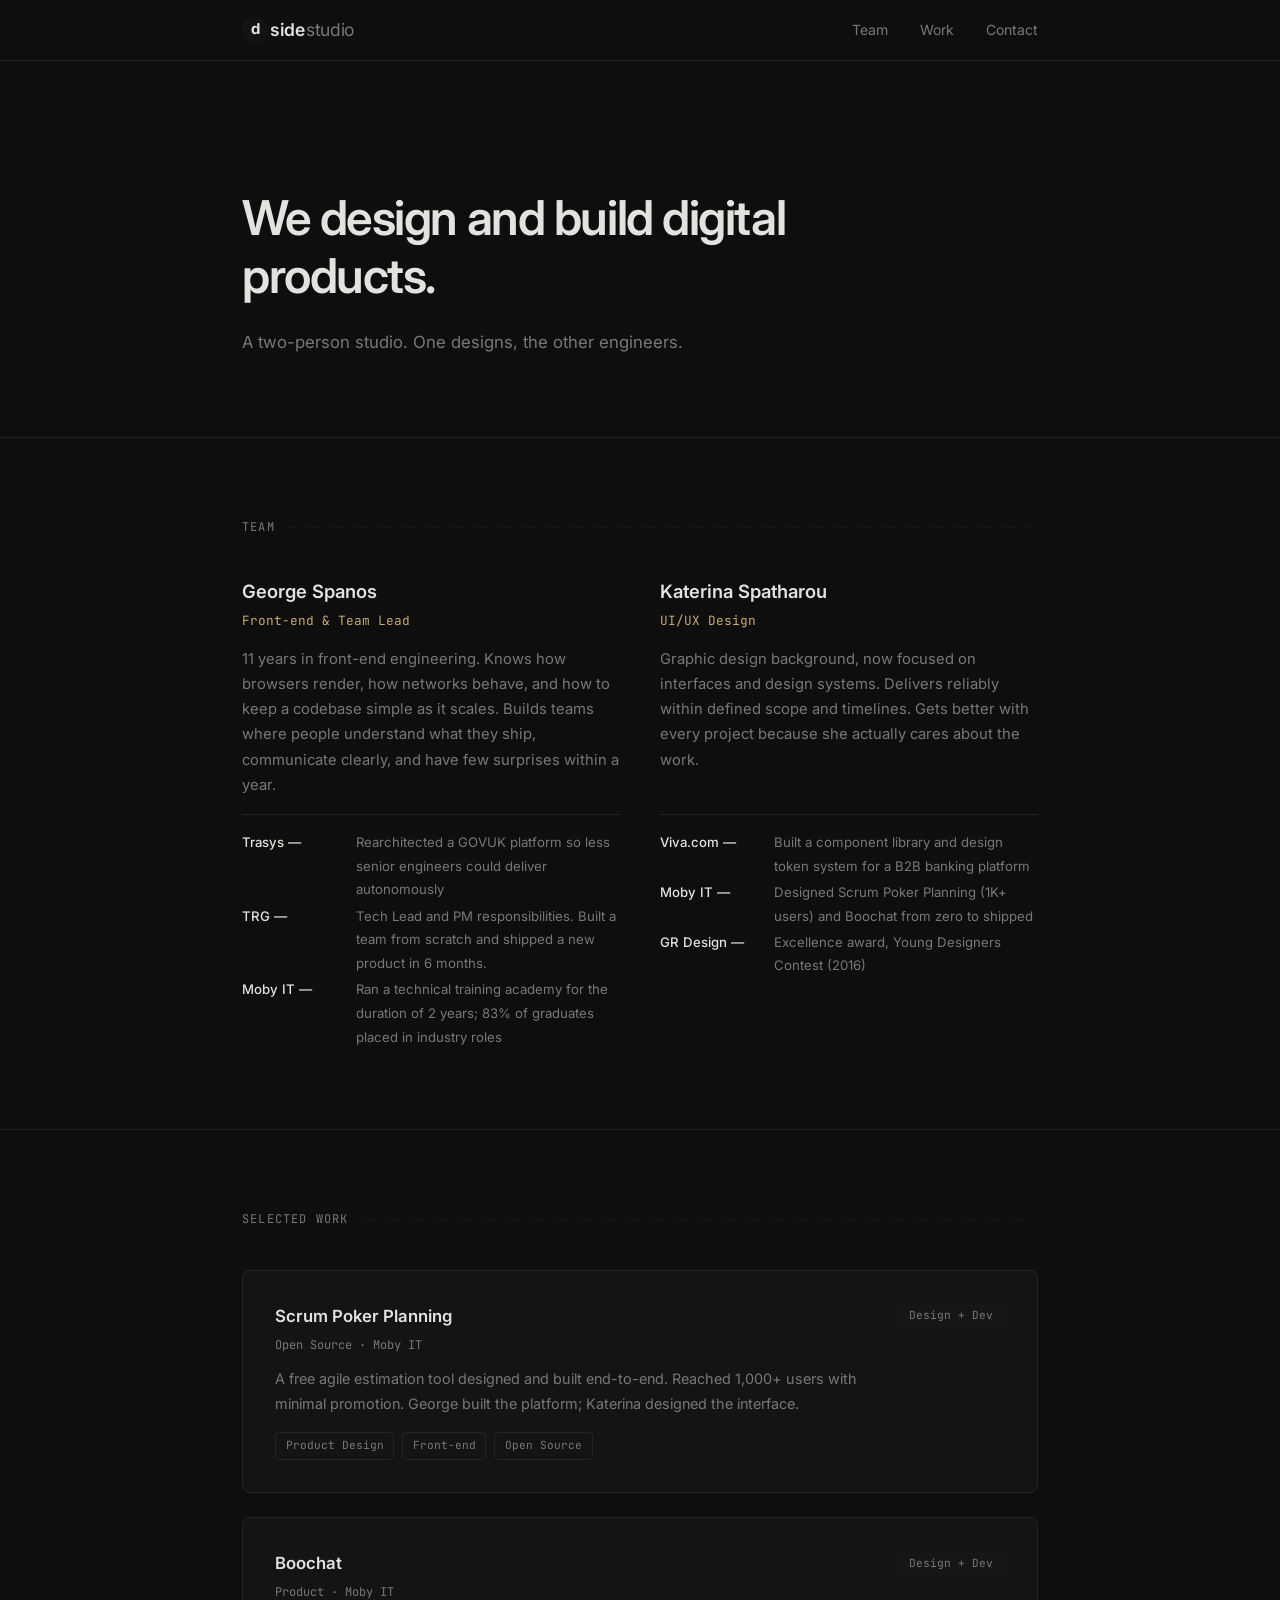
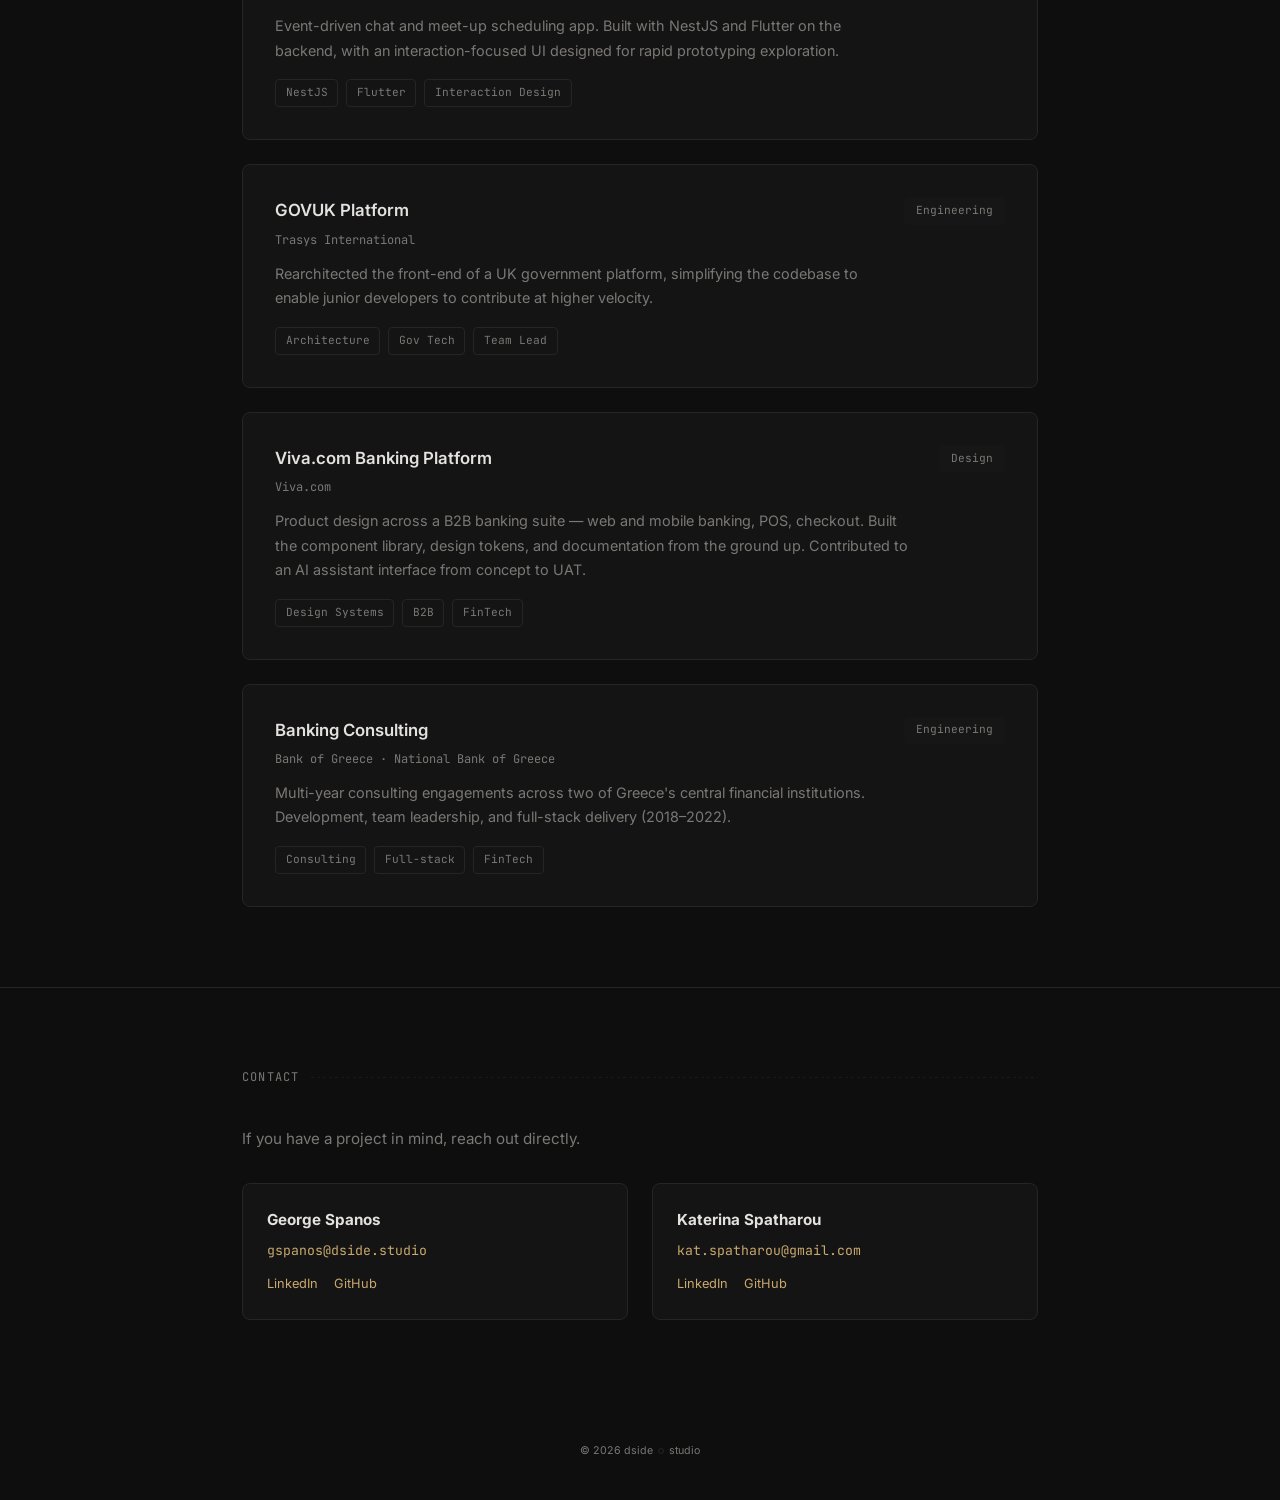
==== site/index.html @ 2490a5fa "add README.md and style.css for dside studio website" ====
<!DOCTYPE html>
<html lang="en">
<head>
  <meta charset="UTF-8">
  <meta name="viewport" content="width=device-width, initial-scale=1.0">
  <title>dside studio</title>
  <link rel="preconnect" href="https://fonts.googleapis.com">
  <link rel="preconnect" href="https://fonts.gstatic.com" crossorigin>
  <link href="https://fonts.googleapis.com/css2?family=Inter:wght@400;500;600;700&family=JetBrains+Mono:wght@400;500&display=swap" rel="stylesheet">
  <link rel="stylesheet" href="style.css">
</head>
<body>

  <header>
    <nav>
      <div class="container">
        <a href="#hero" aria-label="dside studio home"><span class="vinyl-d"><b>d</b></span>side <span class="muted">studio</span></a>
        <ul>
          <li><a href="#team">Team</a></li>
          <li><a href="#work">Work</a></li>
          <li><a href="#contact">Contact</a></li>
        </ul>
      </div>
    </nav>
  </header>

  <main>

    <section id="hero">
      <div class="container">
        <h1>We design and build digital products.</h1>
        <p>A two-person studio. One designs, the other engineers.</p>
      </div>
    </section>

    <section id="team">
      <div class="container">
        <h2>Team</h2>
        <div class="team-grid">

          <article>
            <header>
              <h3>George Spanos</h3>
              <p>Front-end &amp; Team Lead</p>
            </header>
            <p>11 years in front-end engineering. Knows how browsers render, how networks behave, and how to keep a codebase simple as it scales. Builds teams where people understand what they ship, communicate clearly, and have few surprises within a year.</p>
            <dl>
              <dt>Trasys</dt>
              <dd>Rearchitected a GOVUK platform so less senior engineers could deliver autonomously</dd>
              <dt>TRG</dt>
              <dd>Tech Lead and PM responsibilities. Built a team from scratch and shipped a new product in 6 months.</dd>
              <dt>Moby IT</dt>
              <dd>Ran a technical training academy for the duration of 2 years; 83% of graduates placed in industry roles</dd>
            </dl>
          </article>

          <article>
            <header>
              <h3>Katerina Spatharou</h3>
              <p>UI/UX Design</p>
            </header>
            <p>Graphic design background, now focused on interfaces and design systems. Delivers reliably within defined scope and timelines. Gets better with every project because she actually cares about the work.</p>
            <dl>
              <dt>Viva.com</dt>
              <dd>Built a component library and design token system for a B2B banking platform</dd>
              <dt>Moby IT</dt>
              <dd>Designed Scrum Poker Planning (1K+ users) and Boochat from zero to shipped</dd>
              <dt>GR Design</dt>
              <dd>Excellence award, Young Designers Contest (2016)</dd>
            </dl>
          </article>

        </div>
      </div>
    </section>

    <section id="work">
      <div class="container">
        <h2>Selected Work</h2>
        <ul>

          <li>
            <article>
              <h3>Scrum Poker Planning</h3>
              <time>Open Source &middot; Moby IT</time>
              <p>A free agile estimation tool designed and built end-to-end. Reached 1,000+ users with minimal promotion. George built the platform; Katerina designed the interface.</p>
              <ul class="tags">
                <li>Product Design</li>
                <li>Front-end</li>
                <li>Open Source</li>
              </ul>
            </article>
            <mark>Design + Dev</mark>
          </li>

          <li>
            <article>
              <h3>Boochat</h3>
              <time>Product &middot; Moby IT</time>
              <p>Event-driven chat and meet-up scheduling app. Built with NestJS and Flutter on the backend, with an interaction-focused UI designed for rapid prototyping exploration.</p>
              <ul class="tags">
                <li>NestJS</li>
                <li>Flutter</li>
                <li>Interaction Design</li>
              </ul>
            </article>
            <mark>Design + Dev</mark>
          </li>

          <li>
            <article>
              <h3>GOVUK Platform</h3>
              <time>Trasys International</time>
              <p>Rearchitected the front-end of a UK government platform, simplifying the codebase to enable junior developers to contribute at higher velocity.</p>
              <ul class="tags">
                <li>Architecture</li>
                <li>Gov Tech</li>
                <li>Team Lead</li>
              </ul>
            </article>
            <mark>Engineering</mark>
          </li>

          <li>
            <article>
              <h3>Viva.com Banking Platform</h3>
              <time>Viva.com</time>
              <p>Product design across a B2B banking suite &mdash; web and mobile banking, POS, checkout. Built the component library, design tokens, and documentation from the ground up. Contributed to an AI assistant interface from concept to UAT.</p>
              <ul class="tags">
                <li>Design Systems</li>
                <li>B2B</li>
                <li>FinTech</li>
              </ul>
            </article>
            <mark>Design</mark>
          </li>

          <li>
            <article>
              <h3>Banking Consulting</h3>
              <time>Bank of Greece &middot; National Bank of Greece</time>
              <p>Multi-year consulting engagements across two of Greece's central financial institutions. Development, team leadership, and full-stack delivery (2018&ndash;2022).</p>
              <ul class="tags">
                <li>Consulting</li>
                <li>Full-stack</li>
                <li>FinTech</li>
              </ul>
            </article>
            <mark>Engineering</mark>
          </li>

        </ul>
      </div>
    </section>

    <section id="contact">
      <div class="container">
        <h2>Contact</h2>
        <p>If you have a project in mind, reach out directly.</p>
        <address>
          <article>
            <strong>George Spanos</strong>
            <a class="email" href="mailto:gspanos@dside.studio">gspanos@dside.studio</a>
            <nav>
              <a href="https://linkedin.com" target="_blank" rel="noopener">LinkedIn</a>
              <a href="https://github.com" target="_blank" rel="noopener">GitHub</a>
            </nav>
          </article>
          <article>
            <strong>Katerina Spatharou</strong>
            <a class="email" href="mailto:kat.spatharou@gmail.com">kat.spatharou@gmail.com</a>
            <nav>
              <a href="https://linkedin.com" target="_blank" rel="noopener">LinkedIn</a>
              <a href="https://github.com" target="_blank" rel="noopener">GitHub</a>
            </nav>
          </article>
        </address>
      </div>
    </section>

  </main>

  <footer>
    <div class="container">
      <small>&copy; 2026 dside <span class="vinyl-mark"></span> studio</s
---- site/style.css ----
/* --- Reset & Base --- */
*, *::before, *::after { margin: 0; padding: 0; box-sizing: border-box; }

:root {
  --bg: #0e0e0e;
  --bg-raised: #161616;
  --fg: #e4e2de;
  --muted: #7a7875;
  --accent: #c9a96e;
  --border: #252525;
  --card-bg: #141414;
  --font-body: 'Inter', -apple-system, BlinkMacSystemFont, 'Segoe UI', sans-serif;
  --font-mono: 'JetBrains Mono', 'SF Mono', 'Fira Code', monospace;
}

html { scroll-behavior: smooth; font-size: 16px; }

body {
  font-family: var(--font-body);
  background: var(--bg);
  color: var(--fg);
  line-height: 1.6;
  -webkit-font-smoothing: antialiased;
}

::selection { background: var(--accent); color: var(--bg); }

a { color: var(--accent); text-decoration: none; }
a:hover { text-decoration: underline; }

/* --- Layout --- */
.container {
  max-width: 860px;
  margin: 0 auto;
  padding: 0 2rem;
}

section {
  padding: 5rem 0;
  border-bottom: 1px solid var(--border);
}

section:last-of-type { border-bottom: none; }

/* --- Nav --- */
header nav {
  position: sticky;
  top: 0;
  z-index: 100;
  background: var(--bg);
  border-bottom: 1px solid var(--border);
  padding: 1rem 0;
}

header nav .container {
  display: flex;
  justify-content: space-between;
  align-items: center;
}

/* --- Logo with vinyl D --- */
header nav a[aria-label] {
  font-size: 1.1rem;
  font-weight: 600;
  letter-spacing: -0.02em;
  color: var(--fg);
  display: flex;
  align-items: center;
  gap: 0.1rem;
  text-decoration: none;
}

header nav a[aria-label]:hover { text-decoration: none; }

header nav a[aria-label] span.muted { color: var(--muted); font-weight: 400; }

.vinyl-d {
  position: relative;
  display: inline-flex;
  align-items: center;
  justify-content: center;
  width: 1.5em;
  height: 1.5em;
}

.vinyl-d::before {
  content: '';
  position: absolute;
  width: 100%;
  height: 100%;
  border-radius: 50%;
  background:
    radial-gradient(circle, var(--bg) 12%, transparent 13%),
    radial-gradient(circle, var(--border) 28%, transparent 29%),
    radial-gradient(circle, transparent 42%, var(--border) 42.5%, transparent 43%),
    radial-gradient(circle, transparent 58%, var(--border) 58.5%, transparent 59%),
    radial-gradient(circle, transparent 74%, var(--border) 74.5%, transparent 75%),
    radial-gradient(circle, var(--bg-raised) 0%, var(--bg-raised) 100%);
  opacity: 0.7;
}

.vinyl-d b {
  position: relative;
  z-index: 1;
  font-weight: 700;
  font-size: 0.85em;
  color: var(--fg);
}

header nav ul {
  list-style: none;
  display: flex;
  gap: 2rem;
}

header nav ul a {
  color: var(--muted);
  font-size: 0.875rem;
  transition: color 0.2s;
}

header nav ul a:hover { color: var(--fg); text-decoration: none; }

/* --- Hero --- */
#hero {
  padding: 8rem 0 5rem;
}

#hero h1 {
  font-size: clamp(2rem, 4vw, 3rem);
  font-weight: 600;
  letter-spacing: -0.03em;
  line-height: 1.2;
  max-width: 640px;
}

#hero p {
  margin-top: 1.5rem;
  font-size: 1.05rem;
  color: var(--muted);
  max-width: 520px;
  line-height: 1.7;
}

/* --- Section headers --- */
section h2 {
  font-family: var(--font-mono);
  font-size: 0.75rem;
  font-weight: 400;
  text-transform: uppercase;
  letter-spacing: 0.1em;
  color: var(--muted);
  margin-bottom: 2.5rem;
  display: flex;
  align-items: center;
  gap: 0.75rem;
}

section h2::after {
  content: '';
  flex: 1;
  height: 1px;
  background: repeating-linear-gradient(
    to right,
    var(--border) 0px,
    var(--border) 3px,
    transparent 3px,
    transparent 6px
  );
  opacity: 0.5;
}

/* --- Team --- */
#team .team-grid {
  display: grid;
  grid-template-columns: 1fr 1fr;
  gap: 0 2.5rem;
  grid-template-rows: auto auto auto;
}

#team article {
  display: grid;
  grid-template-rows: subgrid;
  grid-row: span 3;
}

#team article header h3 {
  font-size: 1.15rem;
  font-weight: 600;
  margin-bottom: 0.25rem;
}

#team article header p {
  font-family: var(--font-mono);
  font-size: 0.8rem;
  color: var(--accent);
}

#team article > p {
  margin-top: 1rem;
  font-size: 0.925rem;
  color: var(--muted);
  line-height: 1.7;
  align-self: start;
}

#team article dl {
  margin-top: 1rem;
  padding-top: 1rem;
  border-top: 1px solid var(--border);
  font-size: 0.825rem;
  line-height: 1.8;
  display: grid;
  grid-template-columns: minmax(0, 8em) 1fr;
  gap: 0.15rem 0.5rem;
  align-self: start;
}

#team article dt {
  color: var(--fg);
  font-weight: 500;
}

#team article dt::after { content: ' \2014'; }

#team article dd {
  color: var(--muted);
}

/* --- Work --- */
#work ul {
  list-style: none;
  display: grid;
  gap: 1.5rem;
}

#work li {
  background: var(--card-bg);
  border: 1px solid var(--border);
  border-radius: 8px;
  padding: 2rem;
  display: grid;
  grid-template-columns: 1fr auto;
  align-items: start;
  gap: 1.5rem;
  transition: border-color 0.2s;
}

#work li:hover { border-color: var(--accent); }

#work li h3 {
  font-size: 1.05rem;
  font-weight: 600;
  margin-bottom: 0.4rem;
}

#work li time {
  font-family: var(--font-mono);
  font-size: 0.75rem;
  color: var(--muted);
  display: block;
  margin-bottom: 0.75rem;
}

#work li p {
  font-size: 0.9rem;
  color: var(--muted);
  line-height: 1.7;
}

#work li ul.tags {
  display: flex;
  flex-wrap: wrap;
  gap: 0.5rem;
  margin-top: 1rem;
}

#work li ul.tags li {
  font-family: var(--font-mono);
  font-size: 0.7rem;
  padding: 0.25rem 0.6rem;
  border: 1px solid var(--border);
  border-radius: 4px;
  color: var(--muted);
  background: transparent;
  display: inline;
}

#work li ul.tags li:hover { border-color: var(--border); }

#work li mark {
  font-family: var(--font-mono);
  font-size: 0.7rem;
  padding: 0.3rem 0.75rem;
  border-radius: 4px;
  background: var(--bg-raised);
  color: var(--muted);
  white-space: nowrap;
  align-self: start;
}

/* --- Contact --- */
#contact > .container > p {
  font-size: 0.95rem;
  color: var(--muted);
  margin-bottom: 2rem;
  max-width: 480px;
}

#contact address {
  display: grid;
  grid-template-columns: 1fr 1fr;
  gap: 1.5rem;
  font-style: normal;
}

#contact address article {
  padding: 1.5rem;
  border: 1px solid var(--border);
  border-radius: 8px;
  background: var(--card-bg);
}

#contact address article strong {
  display: block;
  font-size: 0.95rem;
  margin-bottom: 0.25rem;
}

#contact address article a.email {
  font-family: var(--font-mono);
  font-size: 0.825rem;
  color: var(--accent);
}

#contact address article nav {
  margin-top: 0.75rem;
  display: flex;
  gap: 1rem;
  font-size: 0.8rem;
}

/* --- Footer --- */
footer {
  padding: 2.5rem 0;
  text-align: center;
  font-size: 0.8rem;
  color: var(--muted);
}

footer .vinyl-mark {
  display: inline-block;
  width: 0.6em;
  height: 0.6em;
  border-radius: 50%;
  border: 1px solid var(--border);
  vertical-align: middle;
  margin: 0 0.15em;
  background: radial-gradient(circle, var(--bg) 30%, var(--border) 31%, var(--bg) 32%);
}

/* --- Responsive --- */
@media (max-width: 640px) {
  #team .team-grid,
  #contact address {
    grid-template-columns: 1fr;
  }

  #team .team-grid {
    grid-template-rows: auto;
  }

  #team article {
    grid-row: span 1;
    display: block;
    margin-bottom: 2.5rem;
  }

  #work li {
    grid-template-columns: 1fr;
  }

  #work li mark {
    justify-self: start;
    order: -1;
  }

  header nav ul { gap: 1.25rem; }

  section { padding: 3.5rem 0; }

  #hero { padding: 5rem 0 3.5rem; }
}
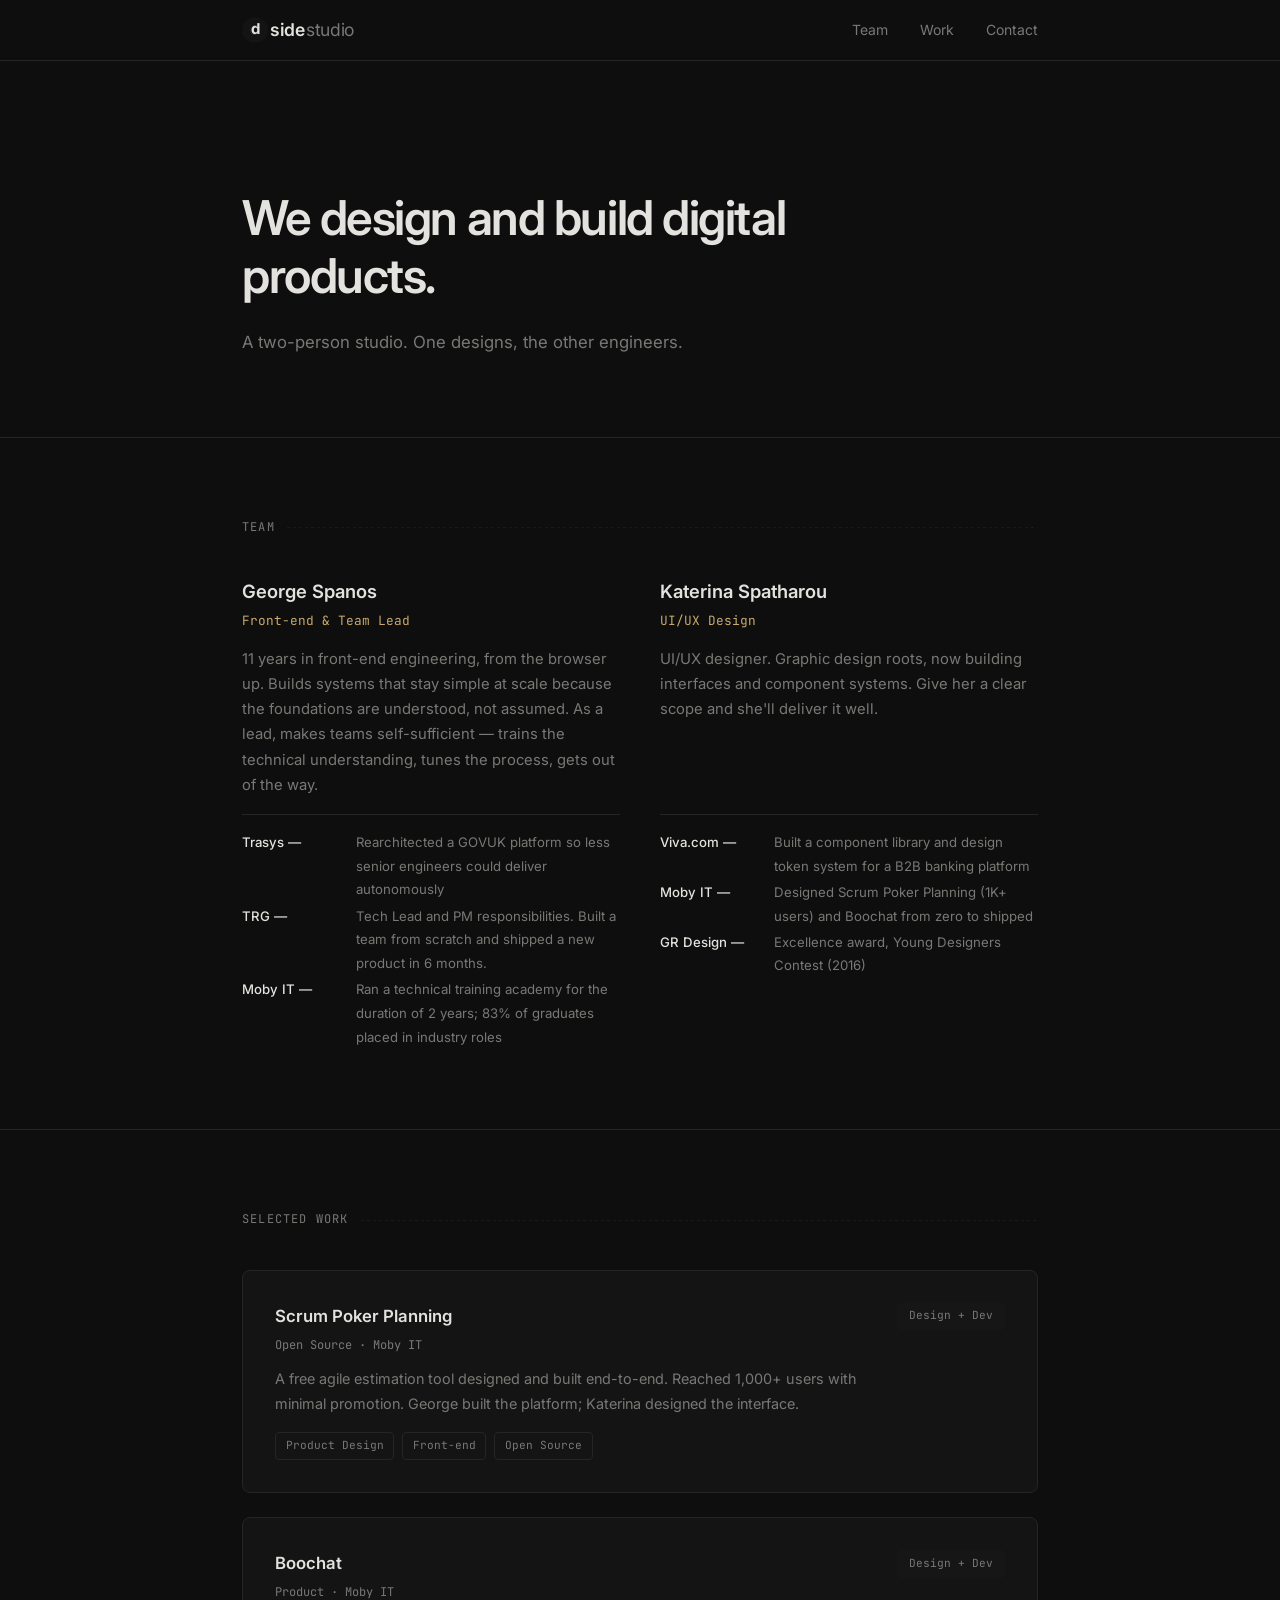
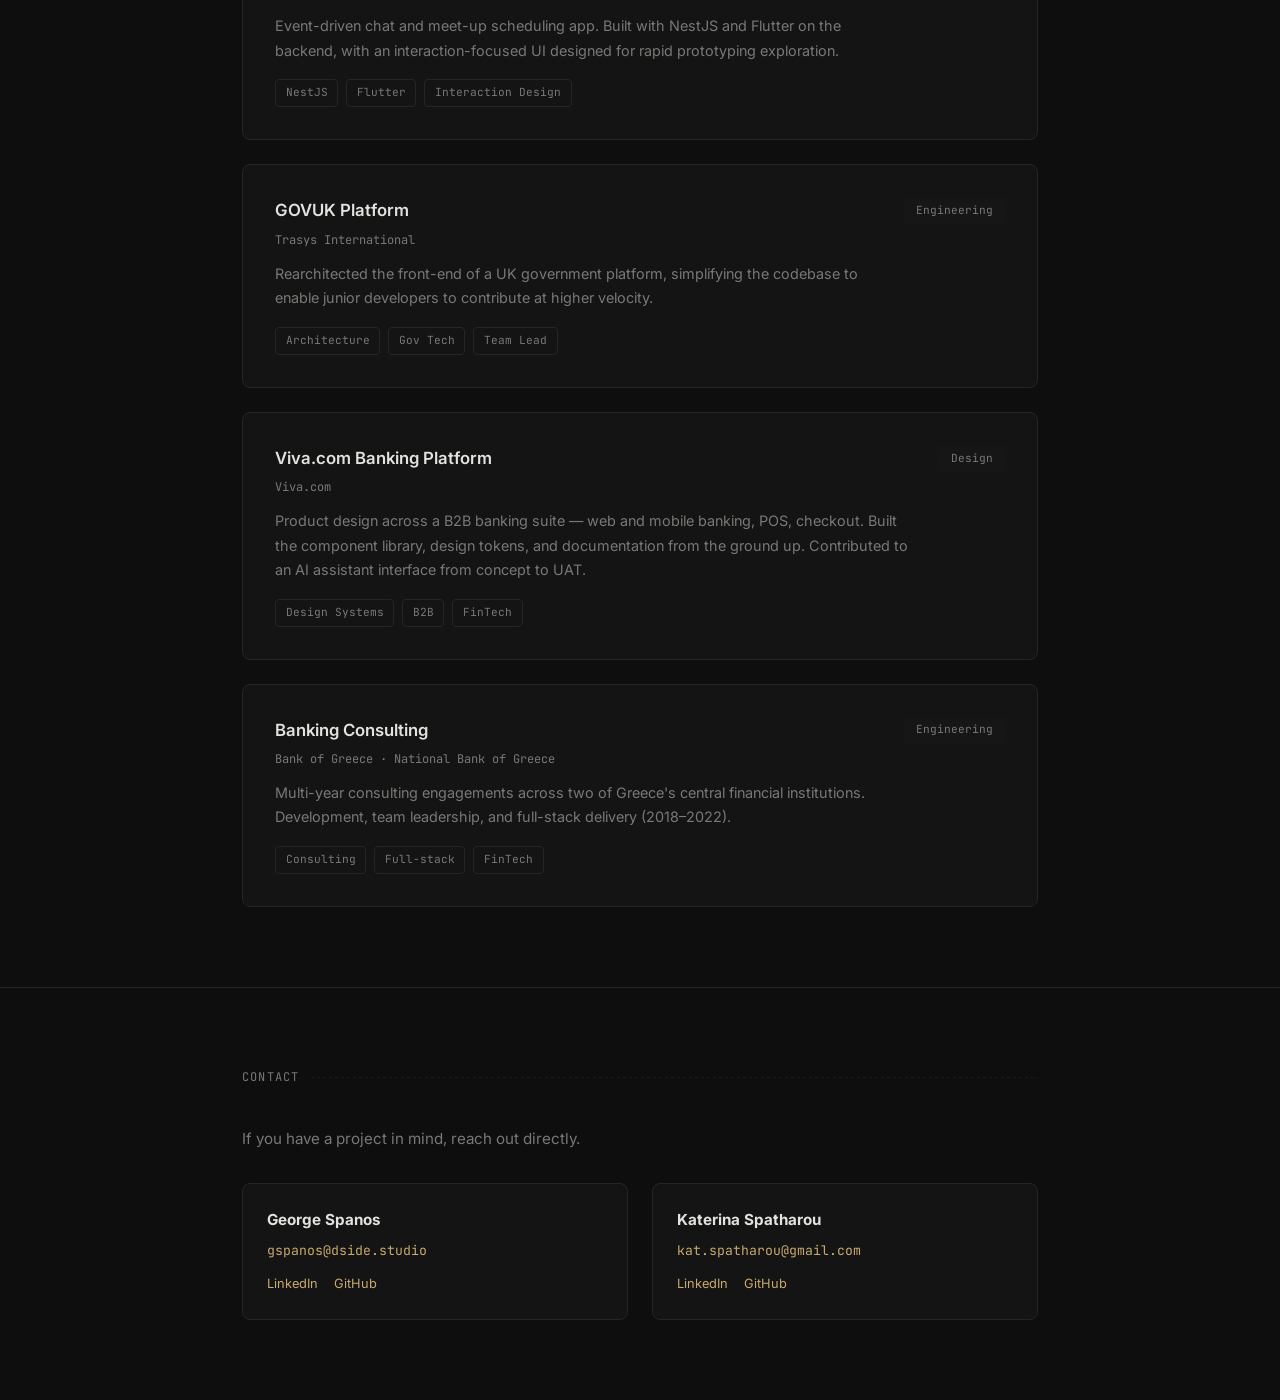
==== commit d9c89acd: "Remove README.md, index.html, and style.css; add .gitignore for team-cvs" ====
--- a/site/index.html
+++ b/site/index.html
@@ -43,7 +43,7 @@
               <h3>George Spanos</h3>
               <p>Front-end &amp; Team Lead</p>
             </header>
-            <p>11 years in front-end engineering. Knows how browsers render, how networks behave, and how to keep a codebase simple as it scales. Builds teams where people understand what they ship, communicate clearly, and have few surprises within a year.</p>
+            <p>11 years in front-end engineering, from the browser up. Builds systems that stay simple at scale because the foundations are understood, not assumed. As a lead, makes teams self-sufficient &mdash; trains the technical understanding, tunes the process, gets out of the way.</p>
             <dl>
               <dt>Trasys</dt>
               <dd>Rearchitected a GOVUK platform so less senior engineers could deliver autonomously</dd>
@@ -59,7 +59,7 @@
               <h3>Katerina Spatharou</h3>
               <p>UI/UX Design</p>
             </header>
-            <p>Graphic design background, now focused on interfaces and design systems. Delivers reliably within defined scope and timelines. Gets better with every project because she actually cares about the work.</p>
+            <p>UI/UX designer. Graphic design roots, now building interfaces and component systems. Give her a clear scope and she'll deliver it well.</p>
             <dl>
               <dt>Viva.com</dt>
               <dd>Built a component library and design token system for a B2B banking platform</dd>
@@ -162,24 +162,15 @@
             <strong>George Spanos</strong>
             <a class="email" href="mailto:gspanos@dside.studio">gspanos@dside.studio</a>
             <nav>
-              <a href="https://linkedin.com" target="_blank" rel="noopener">LinkedIn</a>
-              <a href="https://github.com" target="_blank" rel="noopener">GitHub</a>
+              <a href="https://www.linkedin.com/in/george-spanos/" target="_blank" rel="noopener">LinkedIn</a>
+              <a href="https://github.com/George-Spanos" target="_blank" rel="noopener">GitHub</a>
             </nav>
           </article>
           <article>
             <strong>Katerina Spatharou</strong>
             <a class="email" href="mailto:kat.spatharou@gmail.com">kat.spatharou@gmail.com</a>
             <nav>
-              <a href="https://linkedin.com" target="_blank" rel="noopener">LinkedIn</a>
+              <a href="https://www.linkedin.com/in/katspatharou/" target="_blank" rel="noopener">LinkedIn</a>
               <a href="https://github.com" target="_blank" rel="noopener">GitHub</a>
             </nav>
-          </article>
-        </address>
-      </div>
-    </section>
-
-  </main>
-
-  <footer>
-    <div class="container">
-      <small>&copy; 2026 dside <span class="vinyl-mark"></span> studio</s+          </artic
